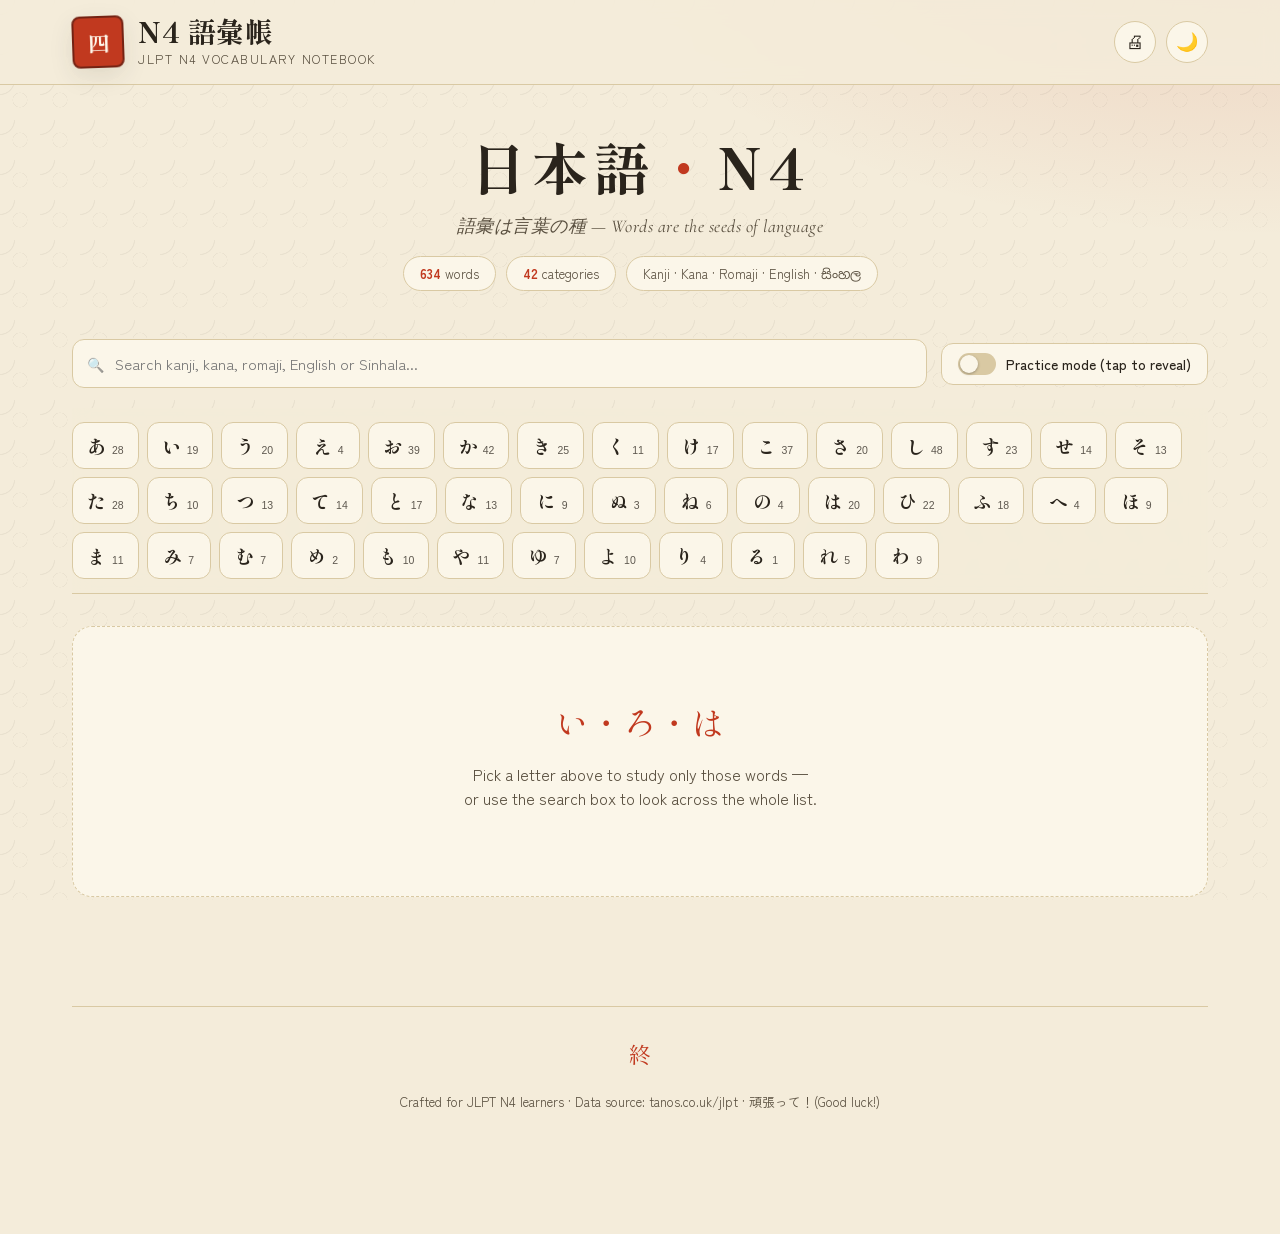
==== n4words.html @ 6ff54c64 "design and add vocab word list" ====
<!DOCTYPE html>
<html lang="en">
<head>
<meta charset="UTF-8">
<meta name="viewport" content="width=device-width, initial-scale=1.0">
<title>N4 語彙 — JLPT N4 Vocabulary</title>
<link rel="preconnect" href="https://fonts.googleapis.com">
<link href="https://fonts.googleapis.com/css2?family=Shippori+Mincho:wght@400;500;600;700;800&family=Zen+Kaku+Gothic+New:wght@400;500;700;900&family=Noto+Sans+Sinhala:wght@400;500;600;700&family=Cormorant+Garamond:ital@1&display=swap" rel="stylesheet">
<link rel="stylesheet" href="style.css">
</head>
<body>

<header>
  <div class="header-inner">
    <div class="brand">
      <div class="hanko" id="logoHome" title="Back to overview">四</div>
      <div class="brand-text">
        <h1>N4 語彙帳</h1>
        <p>JLPT N4 Vocabulary Notebook</p>
      </div>
    </div>
    <div class="header-controls">
      <button class="icon-btn" id="printAllBtn" title="Print / PDF all words" aria-label="Print all words">🖨</button>
      <button class="icon-btn" id="themeToggle" title="Toggle theme" aria-label="Toggle theme">🌙</button>
    </div>
  </div>
</header>

<div class="wrap">

  <section class="hero">
    <h2 class="jp-title">日本語<span>・</span>N4</h2>
    <p class="sub">語彙は言葉の種 — Words are the seeds of language</p>
    <div class="meta-row">
      <span class="pill"><b id="totalCount">0</b> words</span>
      <span class="pill"><b id="catCount">0</b> categories</span>
      <span class="pill">Kanji · Kana · Romaji · English · <span lang="si">සිංහල</span></span>
    </div>
  </section>

  <div class="controls">
    <div class="search-wrap">
      <input type="text" id="searchInput" placeholder="Search kanji, kana, romaji, English or Sinhala...">
    </div>
    <div class="practice-toggle" id="practiceToggle">
      <span class="switch"></span>
      <span>Practice mode (tap to reveal)</span>
    </div>
  </div>

  <div class="quicknav-wrap">
    <nav class="quicknav" id="quickNav"></nav>
  </div>

  <div id="contentArea"></div>

  <footer>
    <div class="seal">終</div>
    <p>Crafted for JLPT N4 learners · Data source: tanos.co.uk/jlpt · 頑張って！(Good luck!)</p>
  </footer>
</div>

<button class="top-btn" id="topBtn" aria-label="Back to top">↑</button>

<script src="script.js" defer></script>
</body>
</html>
---- style.css ----
:root{
  --paper:#f4ecda;
  --paper-2:#eee2c8;
  --ink:#2a241c;
  --ink-soft:#5a5040;
  --shu:#c1391f;
  --shu-dark:#9c2c17;
  --gold:#a9822f;
  --line:#d9c9a3;
  --card:#fbf6e9;
  --shadow: 0 8px 24px rgba(42,36,28,0.10);
  --accent-glow: rgba(193,57,31,0.18);
  color-scheme: light;
}
[data-theme="dark"]{
  --paper:#171410;
  --paper-2:#1f1b15;
  --ink:#ece2cc;
  --ink-soft:#b8ac91;
  --shu:#e8583c;
  --shu-dark:#c1391f;
  --gold:#d9b45e;
  --line:#39321f;
  --card:#211c14;
  --shadow: 0 10px 30px rgba(0,0,0,0.5);
  --accent-glow: rgba(232,88,60,0.20);
  color-scheme: dark;
}
*{box-sizing:border-box;}
html,body{margin:0;padding:0;}
html{scroll-behavior:smooth;}
body{
  background:
    radial-gradient(1200px 600px at 100% -10%, var(--accent-glow), transparent 60%),
    var(--paper);
  color:var(--ink);
  font-family:'Zen Kaku Gothic New', 'Noto Sans Sinhala', sans-serif;
  transition: background 0.4s ease, color 0.4s ease;
  min-height:100vh;
}
body::before{
  content:"";
  position:fixed; inset:0;
  pointer-events:none;
  opacity:0.05;
  background-image: radial-gradient(circle at 0 0, transparent 24%, var(--ink) 25%, var(--ink) 26%, transparent 27%, transparent 100%),
                     radial-gradient(circle at 20px 20px, transparent 24%, var(--ink) 25%, var(--ink) 26%, transparent 27%, transparent 100%);
  background-size: 40px 40px;
  z-index:0;
}
.wrap{position:relative; z-index:1; max-width:1180px; margin:0 auto; padding:0 22px 80px;}

/* ---------- HEADER ---------- */
header{
  position:sticky; top:0; z-index:50;
  backdrop-filter: blur(10px);
  background: color-mix(in srgb, var(--paper) 88%, transparent);
  border-bottom:1px solid var(--line);
}
.header-inner{
  max-width:1180px; margin:0 auto; padding:16px 22px;
  display:flex; align-items:center; gap:18px; justify-content:space-between;
}
.brand{display:flex; align-items:center; gap:14px;}
.hanko{
  width:52px; height:52px; border-radius:8px;
  background: var(--shu);
  color:#fff8ec;
  display:flex; align-items:center; justify-content:center;
  font-family:'Shippori Mincho', serif; font-weight:800; font-size:22px;
  box-shadow: var(--shadow);
  transform: rotate(-2deg);
  border:2px solid color-mix(in srgb, var(--shu) 60%, black);
  letter-spacing:-2px;
  flex-shrink:0;
  cursor:pointer;
}
.brand-text h1{
  margin:0; font-family:'Shippori Mincho', serif; font-size:clamp(20px,3vw,28px);
  font-weight:800; letter-spacing:0.5px; line-height:1.1;
}
.brand-text p{margin:2px 0 0; font-size:12.5px; color:var(--ink-soft); letter-spacing:1.5px; text-transform:uppercase;}
.header-controls{display:flex; align-items:center; gap:10px;}
.icon-btn{
  border:1px solid var(--line); background:var(--card); color:var(--ink);
  width:42px; height:42px; border-radius:50%; cursor:pointer;
  display:flex; align-items:center; justify-content:center; font-size:18px;
  transition: transform 0.25s ease, background 0.25s ease;
}
.icon-btn:hover{transform:translateY(-2px); background:var(--paper-2);}

/* ---------- HERO ---------- */
.hero{
  padding:40px 0 22px; text-align:center; position:relative;
}
.hero .jp-title{
  font-family:'Shippori Mincho', serif; font-weight:800;
  font-size:clamp(34px, 6vw, 56px); letter-spacing:6px; margin:0;
  color:var(--ink);
}
.hero .jp-title span{color:var(--shu);}
.hero .sub{
  font-family:'Cormorant Garamond', serif; font-style:italic; font-size:18px;
  color:var(--ink-soft); margin:8px 0 0; letter-spacing:0.5px;
}
.hero .meta-row{
  margin-top:18px; display:flex; gap:10px; justify-content:center; flex-wrap:wrap;
}
.pill{
  border:1px solid var(--line); background:var(--card); padding:7px 16px; border-radius:999px;
  font-size:13px; color:var(--ink-soft);
}
.pill b{color:var(--shu); font-weight:700;}

/* ---------- CONTROLS ---------- */
.controls{
  display:flex; gap:14px; flex-wrap:wrap; align-items:center; justify-content:space-between;
  margin:26px 0 6px;
}
.search-wrap{
  flex:1; min-width:240px; position:relative;
}
.search-wrap input{
  width:100%; padding:13px 18px 13px 42px; border-radius:12px;
  border:1px solid var(--line); background:var(--card); color:var(--ink);
  font-size:15px; font-family:inherit; outline:none;
  transition: border 0.2s ease, box-shadow 0.2s ease;
}
.search-wrap input:focus{border-color:var(--shu); box-shadow:0 0 0 3px var(--accent-glow);}
.search-wrap::before{
  content:"🔍"; position:absolute; left:15px; top:50%; transform:translateY(-50%); font-size:14px; opacity:0.6;
}
.practice-toggle{
  display:flex; align-items:center; gap:10px; border:1px solid var(--line);
  background:var(--card); padding:9px 16px; border-radius:12px; cursor:pointer; user-select:none;
  font-size:14px; font-weight:500;
}
.switch{
  width:38px; height:22px; border-radius:20px; background:var(--line); position:relative; transition:background 0.25s;
}
.switch::after{
  content:""; position:absolute; top:2px; left:2px; width:18px; height:18px; border-radius:50%;
  background:var(--card); box-shadow:0 1px 3px rgba(0,0,0,0.3); transition:left 0.25s;
}
.practice-toggle.on .switch{background:var(--shu);}
.practice-toggle.on .switch::after{left:18px;}

/* ---------- QUICK NAV (category chips, sticky) ---------- */
.quicknav-wrap{
  position:sticky; top:78px; z-index:40;
  background: color-mix(in srgb, var(--paper) 92%, transparent);
  backdrop-filter: blur(8px);
  padding:14px 0; margin-top:20px; border-bottom:1px solid var(--line);
}
.quicknav{
  display:flex; flex-wrap:wrap; gap:8px;
}
.quicknav button{
  border:1px solid var(--line); background:var(--card); color:var(--ink);
  border-radius:12px; padding:9px 14px; cursor:pointer; text-align:center;
  transition: all 0.2s ease; display:flex; align-items:baseline; gap:6px;
  min-width:64px; justify-content:center;
}
.quicknav button:hover{border-color:var(--shu); transform:translateY(-2px);}
.quicknav button.active{
  background:var(--shu); border-color:var(--shu); color:#fff8ec; box-shadow:var(--shadow);
}
.quicknav .row-kana{font-family:'Shippori Mincho',serif; font-size:19px; font-weight:700;}
.quicknav .row-count{font-size:10.5px; opacity:0.75;}

/* ---------- CONTENT AREA ---------- */
#contentArea{margin-top:32px; min-height:300px;}

.welcome-card{
  text-align:center; padding:70px 20px; border:1px dashed var(--line); border-radius:20px;
  color:var(--ink-soft); background:var(--card);
}
.welcome-card .big{font-family:'Shippori Mincho',serif; font-size:34px; color:var(--shu); margin-bottom:10px;}

.section-head{
  display:flex; align-items:flex-end; justify-content:space-between; gap:16px; flex-wrap:wrap;
  border-bottom:2px solid var(--shu); padding-bottom:14px; margin-bottom:18px;
}
.section-head .titles{display:flex; align-items:baseline; gap:16px;}
.section-head .big-kana{
  font-family:'Shippori Mincho',serif; font-weight:800; font-size:48px; color:var(--shu); line-height:1;
}
.section-head .row-samples{font-size:13.5px; color:var(--ink-soft); letter-spacing:1px; max-width:420px; display:inline-block;}
.section-head .count-badge{font-size:13px; color:var(--ink-soft); display:block; margin-top:4px;}
.print-btn{
  border:1px solid var(--gold); color:var(--gold); background:transparent;
  padding:9px 18px; border-radius:10px; cursor:pointer; font-size:13px; font-weight:700;
  display:flex; gap:8px; align-items:center; transition:all 0.2s ease; white-space:nowrap;
}
.print-btn:hover{background:var(--gold); color:var(--paper);}

/* ---------- TABLE ---------- */
.vocab-table{width:100%; border-collapse:collapse;}
.vocab-table thead th{
  text-align:left; font-size:11.5px; text-transform:uppercase; letter-spacing:1.2px;
  color:var(--ink-soft); font-weight:700; padding:8px 12px; border-bottom:1px solid var(--line);
}
.vocab-table tbody tr{
  background:var(--card); transition: background 0.2s ease;
}
.vocab-table tbody tr:hover{background:var(--paper-2);}
.vocab-table td{
  padding:14px 12px; border-bottom:1px solid var(--line); vertical-align:middle; font-size:14.5px;
}
.vocab-table tr td:first-child{border-top-left-radius:10px; border-bottom-left-radius:10px;}
.vocab-table tr td:last-child{border-top-right-radius:10px; border-bottom-right-radius:10px;}
.col-idx{width:34px; color:var(--ink-soft); font-size:12px;}
.col-kanji{
  font-family:'Shippori Mincho',serif; font-size:22px; font-weight:700; width:90px;
}
.col-kanji.empty{color:var(--line); font-size:14px; font-weight:400;}
.col-kana{font-size:18px; width:130px;}
.col-romaji{color:var(--shu-dark); font-style:italic; width:120px; font-family:'Cormorant Garamond',serif; font-size:17px;}
[data-theme="dark"] .col-romaji{color:var(--gold);}
.col-en{color:var(--ink); min-width:160px;}
.col-si{color:var(--ink-soft); font-family:'Noto Sans Sinhala',sans-serif; min-width:180px;}
.col-cat{font-size:12px; color:var(--ink-soft);}

body.practice-mode .col-en,
body.practice-mode .col-si{
  filter: blur(6px);
  cursor:pointer;
  transition: filter 0.2s ease;
  user-select:none;
}
body.practice-mode tr.revealed .col-en,
body.practice-mode tr.revealed .col-si{filter:none;}
body.practice-mode .col-kanji, body.practice-mode .col-kana{cursor:pointer;}

.no-results{text-align:center; padding:60px 10px; color:var(--ink-soft); font-style:italic;}

/* pager: prev/next category */
.pager{display:flex; justify-content:space-between; margin-top:26px; gap:10px;}
.pager button{
  border:1px solid var(--line); background:var(--card); color:var(--ink);
  border-radius:12px; padding:12px 18px; cursor:pointer; font-size:14px;
  display:flex; align-items:center; gap:8px; transition:all 0.2s ease;
}
.pager button:hover{border-color:var(--shu); transform:translateY(-2px);}
.pager .kana-tag{font-family:'Shippori Mincho',serif; color:var(--shu); font-weight:700;}

/* ---------- FOOTER ---------- */
footer{
  margin-top:80px; padding:30px 0; border-top:1px solid var(--line); text-align:center;
  color:var(--ink-soft); font-size:13px;
}
footer .seal{display:inline-block; margin-bottom:10px; font-family:'Shippori Mincho',serif; font-size:22px; color:var(--shu);}

.top-btn{
  position:fixed; right:22px; bottom:22px; z-index:60;
  width:46px; height:46px; border-radius:50%; border:none; cursor:pointer;
  background:var(--shu); color:#fff; font-size:18px; box-shadow:var(--shadow);
  opacity:0; pointer-events:none; transition:opacity 0.3s ease, transform 0.3s ease;
}
.top-btn.show{opacity:1; pointer-events:auto;}
.top-btn:hover{transform:translateY(-3px);}

/* ---------- PRINT ---------- */
@media print{
  @page{ size:A4; margin:14mm; }
  body{background:#fff !important;}
  body::before{display:none;}
  header, .hero, .controls, .quicknav-wrap, .print-btn, .top-btn, footer, .pager{display:none !important;}
  .wrap{padding:0; max-width:100%;}
  #contentArea{margin-top:0;}
  .section-head{border-bottom:2px solid #c1391f;}
  .section-head .big-kana{color:#c1391f !important; -webkit-print-color-adjust:exact; print-color-adjust:exact;}
  .vocab-table tbody tr{background:#fff !important;}
  .vocab-table td, .vocab-table th{border-bottom:1px solid #ccc !important; color:#111 !important;}
  .col-romaji{color:#8a3a1e !important;}
  body.practice-mode .col-en, body.practice-mode .col-si{filter:none !important;}
  .print-title{display:block !important; margin-bottom:6px; font-family:'Shippori Mincho',serif; font-size:13px; color:#777;}
}
.print-title{display:none;}

@media (max-width:640px){
  .col-si, .col-romaji{display:none;}
  .vocab-table thead th:nth-child(4), .vocab-table thead th:nth-child(5){display:none;}
  .quicknav-wrap{top:70px;}
}
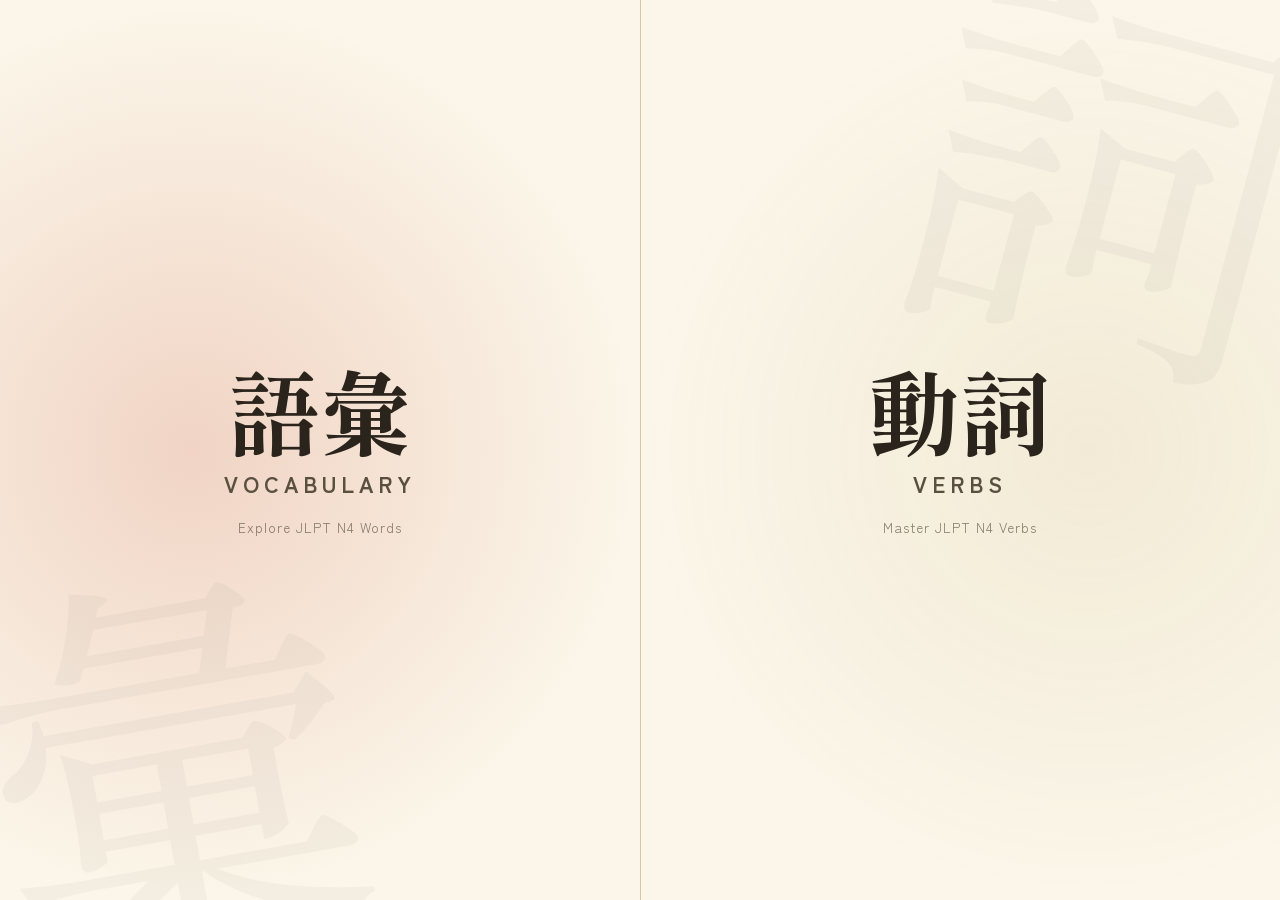
==== commit d8d1eb91: "add verbs" ====
--- a/n4words.html
+++ b/n4words.html
@@ -1,67 +1,94 @@
 <!DOCTYPE html>
 <html lang="en">
+
 <head>
-<meta charset="UTF-8">
-<meta name="viewport" content="width=device-width, initial-scale=1.0">
-<title>N4 語彙 — JLPT N4 Vocabulary</title>
-<link rel="preconnect" href="https://fonts.googleapis.com">
-<link href="https://fonts.googleapis.com/css2?family=Shippori+Mincho:wght@400;500;600;700;800&family=Zen+Kaku+Gothic+New:wght@400;500;700;900&family=Noto+Sans+Sinhala:wght@400;500;600;700&family=Cormorant+Garamond:ital@1&display=swap" rel="stylesheet">
-<link rel="stylesheet" href="style.css">
+  <meta charset="UTF-8">
+  <meta name="viewport" content="width=device-width, initial-scale=1.0">
+  <title>N4 語彙 — JLPT N4 Vocabulary</title>
+  <link rel="preconnect" href="https://fonts.googleapis.com">
+  <link
+    href="https://fonts.googleapis.com/css2?family=Shippori+Mincho:wght@400;500;600;700;800&family=Zen+Kaku+Gothic+New:wght@400;500;700;900&family=Noto+Sans+Sinhala:wght@400;500;600;700&family=Cormorant+Garamond:ital@1&display=swap"
+    rel="stylesheet">
+  <link rel="stylesheet" href="style.css">
 </head>
+
 <body>
 
-<header>
-  <div class="header-inner">
-    <div class="brand">
-      <div class="hanko" id="logoHome" title="Back to overview">四</div>
-      <div class="brand-text">
-        <h1>N4 語彙帳</h1>
-        <p>JLPT N4 Vocabulary Notebook</p>
+  <div id="landingSelector" class="landing-selector">
+    <div class="landing-panel vocab-panel" id="selectVocab">
+      <div class="panel-content">
+        <div class="panel-jp">語彙</div>
+        <div class="panel-en">VOCABULARY</div>
+        <div class="panel-desc">Explore JLPT N4 Words</div>
       </div>
     </div>
-    <div class="header-controls">
-      <button class="icon-btn" id="printAllBtn" title="Print / PDF all words" aria-label="Print all words">🖨</button>
-      <button class="icon-btn" id="themeToggle" title="Toggle theme" aria-label="Toggle theme">🌙</button>
+    <div class="landing-panel verbs-panel" id="selectVerbs">
+      <div class="panel-content">
+        <div class="panel-jp">動詞</div>
+        <div class="panel-en">VERBS</div>
+        <div class="panel-desc">Master JLPT N4 Verbs</div>
+      </div>
     </div>
   </div>
-</header>
+  <header>
+    <div class="header-inner">
+      <div class="brand">
+        <div class="hanko" id="logoHome" title="Back to overview">四</div>
+        <div class="brand-text">
+          <h1>N4 語彙帳</h1>
+          <p>JLPT N4 Vocabulary Notebook</p>
+        </div>
+      </div>
 
-<div class="wrap">
+      <div class="mode-selector">
+        <button class="mode-btn" id="modeVocabBtn" title="Study Vocabulary">語彙 Vocab</button>
+        <button class="mode-btn" id="modeVerbsBtn" title="Study Verbs">動詞 Verbs</button>
+      </div>
 
-  <section class="hero">
-    <h2 class="jp-title">日本語<span>・</span>N4</h2>
-    <p class="sub">語彙は言葉の種 — Words are the seeds of language</p>
-    <div class="meta-row">
-      <span class="pill"><b id="totalCount">0</b> words</span>
-      <span class="pill"><b id="catCount">0</b> categories</span>
-      <span class="pill">Kanji · Kana · Romaji · English · <span lang="si">සිංහල</span></span>
+      <div class="header-controls">
+        <button class="icon-btn" id="printAllBtn" title="Print / PDF all words" aria-label="Print all words">🖨</button>
+        <button class="icon-btn" id="themeToggle" title="Toggle theme" aria-label="Toggle theme">🌙</button>
+      </div>
     </div>
-  </section>
+  </header>
 
-  <div class="controls">
-    <div class="search-wrap">
-      <input type="text" id="searchInput" placeholder="Search kanji, kana, romaji, English or Sinhala...">
+  <div class="wrap">
+
+    <section class="hero">
+      <h2 class="jp-title">日本語<span>・</span>N4</h2>
+      <p class="sub">語彙は言葉の種 — Words are the seeds of language</p>
+      <div class="meta-row">
+        <span class="pill"><b id="totalCount">0</b> words</span>
+        <!--<span class="pill"><b id="catCount">0</b> categories</span>-->
+        <span class="pill">Kanji · Kana · Romaji · English · <span lang="si">සිංහල</span></span>
+      </div>
+    </section>
+
+    <div class="controls">
+      <div class="search-wrap">
+        <input type="text" id="searchInput" placeholder="Search kanji, kana, romaji, English or Sinhala...">
+      </div>
+      <div class="practice-toggle" id="practiceToggle">
+        <span class="switch"></span>
+        <span>Practice mode (tap to reveal)</span>
+      </div>
     </div>
-    <div class="practice-toggle" id="practiceToggle">
-      <span class="switch"></span>
-      <span>Practice mode (tap to reveal)</span>
+
+    <div class="quicknav-wrap">
+      <nav class="quicknav" id="quickNav"></nav>
     </div>
+
+    <div id="contentArea"></div>
+
+    <footer>
+      <div class="seal">終</div>
+      <p>Crafted for JLPT N4 learners · Data source: tanos.co.uk/jlpt · 頑張って！(Good luck!)</p>
+    </footer>
   </div>
 
-  <div class="quicknav-wrap">
-    <nav class="quicknav" id="quickNav"></nav>
-  </div>
+  <button class="top-btn" id="topBtn" aria-label="Back to top">↑</button>
 
-  <div id="contentArea"></div>
+  <script src="script.js" defer></script>
+</body>
 
-  <footer>
-    <div class="seal">終</div>
-    <p>Crafted for JLPT N4 learners · Data source: tanos.co.uk/jlpt · 頑張って！(Good luck!)</p>
-  </footer>
-</div>
-
-<button class="top-btn" id="topBtn" aria-label="Back to top">↑</button>
-
-<script src="script.js" defer></script>
-</body>
-</html>
+</html>
--- a/style.css
+++ b/style.css
@@ -282,4 +282,217 @@
   .col-si, .col-romaji{display:none;}
   .vocab-table thead th:nth-child(4), .vocab-table thead th:nth-child(5){display:none;}
   .quicknav-wrap{top:70px;}
+}
+
+/* ---------- LANDING SELECTOR (SPLIT SCREEN) ---------- */
+.landing-selector {
+  display: flex;
+  height: 100vh;
+  width: 100vw;
+  position: fixed;
+  top: 0;
+  left: 0;
+  z-index: 1000;
+  background: var(--paper);
+  transition: opacity 0.4s ease, visibility 0.4s ease;
+}
+.landing-selector.hidden {
+  opacity: 0;
+  visibility: hidden;
+  pointer-events: none;
+}
+.landing-panel {
+  flex: 1;
+  display: flex;
+  align-items: center;
+  justify-content: center;
+  cursor: pointer;
+  transition: all 0.5s cubic-bezier(0.25, 0.8, 0.25, 1);
+  position: relative;
+  overflow: hidden;
+  text-decoration: none;
+}
+.vocab-panel {
+  background: radial-gradient(circle at 30% 50%, var(--accent-glow), transparent 70%), var(--card);
+  border-right: 1px solid var(--line);
+}
+.verbs-panel {
+  background: radial-gradient(circle at 70% 50%, rgba(169,130,47,0.1), transparent 70%), var(--card);
+}
+.landing-panel:hover {
+  flex: 1.25;
+  background: var(--paper-2);
+}
+/* Hover Glow Effects */
+.vocab-panel:hover {
+  box-shadow: inset -10px 0 35px var(--accent-glow), 0 0 50px var(--accent-glow);
+  z-index: 2;
+}
+.verbs-panel:hover {
+  box-shadow: inset 10px 0 35px rgba(169,130,47,0.15), 0 0 50px rgba(169,130,47,0.15);
+  z-index: 2;
+}
+/* Text layout inside panel */
+.panel-content {
+  text-align: center;
+  transform: scale(1);
+  transition: transform 0.5s cubic-bezier(0.25, 0.8, 0.25, 1);
+  z-index: 5;
+}
+.landing-panel:hover .panel-content {
+  transform: scale(1.08);
+}
+.panel-jp {
+  font-family: 'Shippori Mincho', serif;
+  font-size: clamp(54px, 8vw, 92px);
+  font-weight: 800;
+  margin-bottom: 12px;
+  color: var(--ink);
+  transition: color 0.4s ease, text-shadow 0.4s ease;
+  line-height: 1;
+}
+.vocab-panel:hover .panel-jp {
+  color: var(--shu);
+  text-shadow: 0 0 20px rgba(193,57,31,0.5);
+}
+.verbs-panel:hover .panel-jp {
+  color: var(--gold);
+  text-shadow: 0 0 20px rgba(169,130,47,0.5);
+}
+.panel-en {
+  font-size: clamp(16px, 3vw, 22px);
+  letter-spacing: 5px;
+  color: var(--ink-soft);
+  font-weight: 700;
+  text-transform: uppercase;
+  transition: color 0.4s ease;
+}
+.vocab-panel:hover .panel-en {
+  color: var(--ink);
+}
+.verbs-panel:hover .panel-en {
+  color: var(--ink);
+}
+.panel-desc {
+  margin-top: 18px;
+  font-size: 13.5px;
+  color: var(--ink-soft);
+  letter-spacing: 1px;
+  opacity: 0.7;
+  transition: opacity 0.4s ease;
+}
+.landing-panel:hover .panel-desc {
+  opacity: 1;
+}
+
+/* Background Calligraphy Flourishes on Landing panels */
+.landing-panel::before {
+  content: "";
+  position: absolute;
+  font-size: 25rem;
+  font-family: 'Shippori Mincho', serif;
+  opacity: 0.03;
+  color: var(--ink);
+  pointer-events: none;
+  transition: opacity 0.5s ease, transform 0.5s ease;
+  z-index: 1;
+}
+.vocab-panel::before {
+  content: "彙";
+  left: -5%;
+  bottom: -15%;
+  transform: rotate(-10deg);
+}
+.verbs-panel::before {
+  content: "詞";
+  right: -5%;
+  top: -15%;
+  transform: rotate(15deg);
+}
+.vocab-panel:hover::before {
+  opacity: 0.07;
+  transform: scale(1.05) rotate(-5deg);
+  color: var(--shu);
+}
+.verbs-panel:hover::before {
+  opacity: 0.07;
+  transform: scale(1.05) rotate(10deg);
+  color: var(--gold);
+}
+
+/* ---------- GENERAL VIEWS VISIBILITY ---------- */
+body:not(.mode-active) {
+  overflow: hidden;
+}
+body:not(.mode-active) header {
+  display: none;
+}
+body:not(.mode-active) .wrap {
+  opacity: 0;
+  pointer-events: none;
+  height: 100vh;
+  overflow: hidden;
+}
+body.mode-active .wrap {
+  opacity: 1;
+  pointer-events: auto;
+  transition: opacity 0.5s ease;
+}
+
+/* Custom visual distinctions for Verbs mode vs Vocab mode */
+body.mode-verbs {
+  --shu: var(--gold);
+  --shu-dark: #8e6822;
+  --accent-glow: rgba(169,130,47,0.15);
+}
+
+/* ---------- HEADER MODE TABS ---------- */
+.mode-selector {
+  display: flex;
+  background: var(--paper-2);
+  padding: 4px;
+  border-radius: 999px;
+  border: 1px solid var(--line);
+  gap: 2px;
+}
+.mode-btn {
+  border: none;
+  background: transparent;
+  color: var(--ink-soft);
+  font-family: inherit;
+  font-size: 13px;
+  font-weight: 700;
+  padding: 8px 16px;
+  border-radius: 999px;
+  cursor: pointer;
+  transition: all 0.3s ease;
+  text-transform: uppercase;
+  letter-spacing: 0.5px;
+}
+.mode-btn:hover {
+  color: var(--ink);
+}
+body.mode-vocab #modeVocabBtn {
+  background: var(--shu);
+  color: #fff8ec;
+  box-shadow: 0 2px 8px rgba(193,57,31,0.25);
+}
+body.mode-verbs #modeVerbsBtn {
+  background: var(--shu);
+  color: #171410;
+  box-shadow: 0 2px 8px rgba(169,130,47,0.25);
+}
+[data-theme="dark"] body.mode-verbs #modeVerbsBtn {
+  color: #171410;
+}
+@media (max-width: 640px) {
+  .mode-selector {
+    order: 3;
+    width: 100%;
+    margin-top: 10px;
+    justify-content: center;
+  }
+  .header-inner {
+    flex-wrap: wrap;
+  }
 }
